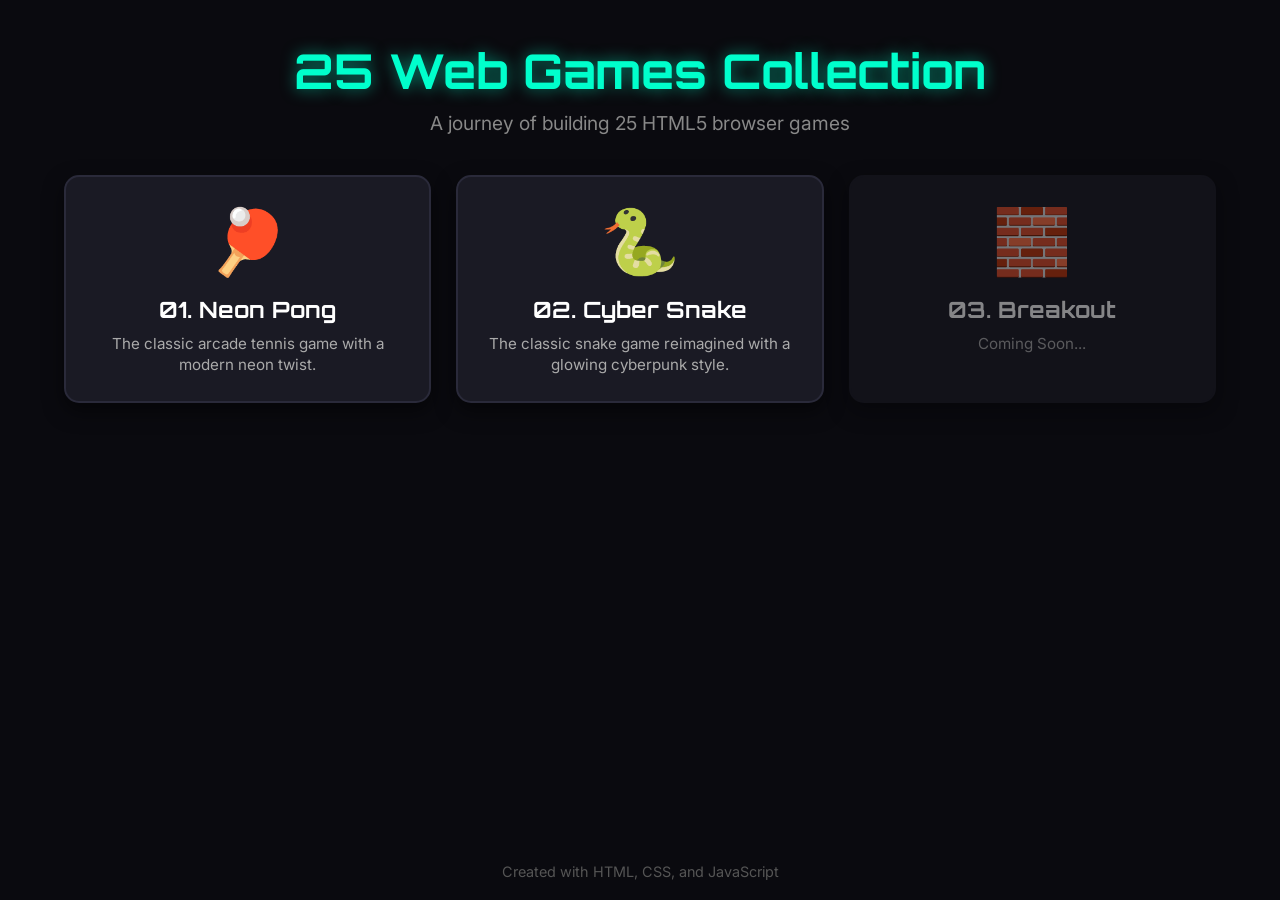
==== index.html @ 1bbb705a "Add Game 02: Cyber Snake and update Hub" ====
<!DOCTYPE html>
<html lang="en">
<head>
    <meta charset="UTF-8">
    <meta name="viewport" content="width=device-width, initial-scale=1.0">
    <title>25 Web Games Collection</title>
    <link rel="stylesheet" href="style.css">
    <link href="https://fonts.googleapis.com/css2?family=Orbitron:wght@400;700&family=Inter:wght@400;600&display=swap" rel="stylesheet">
</head>
<body>
    <header>
        <h1>25 Web Games Collection</h1>
        <p>A journey of building 25 HTML5 browser games</p>
    </header>

    <main class="games-grid">
        <!-- Game 1: Pong -->
        <a href="01_pong/index.html" class="game-card">
            <div class="game-icon">🏓</div>
            <h2>01. Neon Pong</h2>
            <p>The classic arcade tennis game with a modern neon twist.</p>
        </a>

        <!-- Game 2: Snake -->
        <a href="02_snake/index.html" class="game-card">
            <div class="game-icon">🐍</div>
            <h2>02. Cyber Snake</h2>
            <p>The classic snake game reimagined with a glowing cyberpunk style.</p>
        </a>
        
        <!-- Placeholder for Breakout -->
        <div class="game-card locked">
            <div class="game-icon">🧱</div>
            <h2>03. Breakout</h2>
            <p>Coming Soon...</p>
        </div>
    </main>

    <footer>
        <p>Created with HTML, CSS, and JavaScript</p>
    </footer>
</body>
</html>
---- style.css ----
* {
    margin: 0;
    padding: 0;
    box-sizing: border-box;
}

body {
    background-color: #0a0a0f;
    color: #e0e0e0;
    font-family: 'Inter', sans-serif;
    min-height: 100vh;
    display: flex;
    flex-direction: column;
    align-items: center;
}

header {
    text-align: center;
    margin: 40px 0;
}

header h1 {
    font-family: 'Orbitron', sans-serif;
    font-size: 3rem;
    color: #00ffcc;
    text-shadow: 0 0 15px rgba(0, 255, 204, 0.5);
    margin-bottom: 10px;
}

header p {
    font-size: 1.2rem;
    color: #888;
}

.games-grid {
    display: grid;
    grid-template-columns: repeat(auto-fit, minmax(280px, 1fr));
    gap: 25px;
    width: 90%;
    max-width: 1200px;
    margin-bottom: 50px;
}

.game-card {
    background: #1a1a24;
    border: 2px solid #2a2a3a;
    border-radius: 15px;
    padding: 25px;
    text-align: center;
    text-decoration: none;
    color: inherit;
    transition: all 0.3s ease;
    cursor: pointer;
    box-shadow: 0 8px 20px rgba(0,0,0,0.5);
}

.game-card:hover {
    transform: translateY(-5px);
    border-color: #00ffcc;
    box-shadow: 0 10px 25px rgba(0, 255, 204, 0.2);
}

.game-card.locked {
    opacity: 0.5;
    cursor: not-allowed;
    border-color: #1a1a24;
}

.game-card.locked:hover {
    transform: none;
    border-color: #1a1a24;
    box-shadow: 0 8px 20px rgba(0,0,0,0.5);
}

.game-icon {
    font-size: 4rem;
    margin-bottom: 15px;
}

.game-card h2 {
    font-family: 'Orbitron', sans-serif;
    font-size: 1.4rem;
    margin-bottom: 10px;
    color: #fff;
}

.game-card p {
    font-size: 0.95rem;
    color: #aaa;
    line-height: 1.4;
}

footer {
    margin-top: auto;
    padding: 20px;
    color: #555;
    font-size: 0.9rem;
}
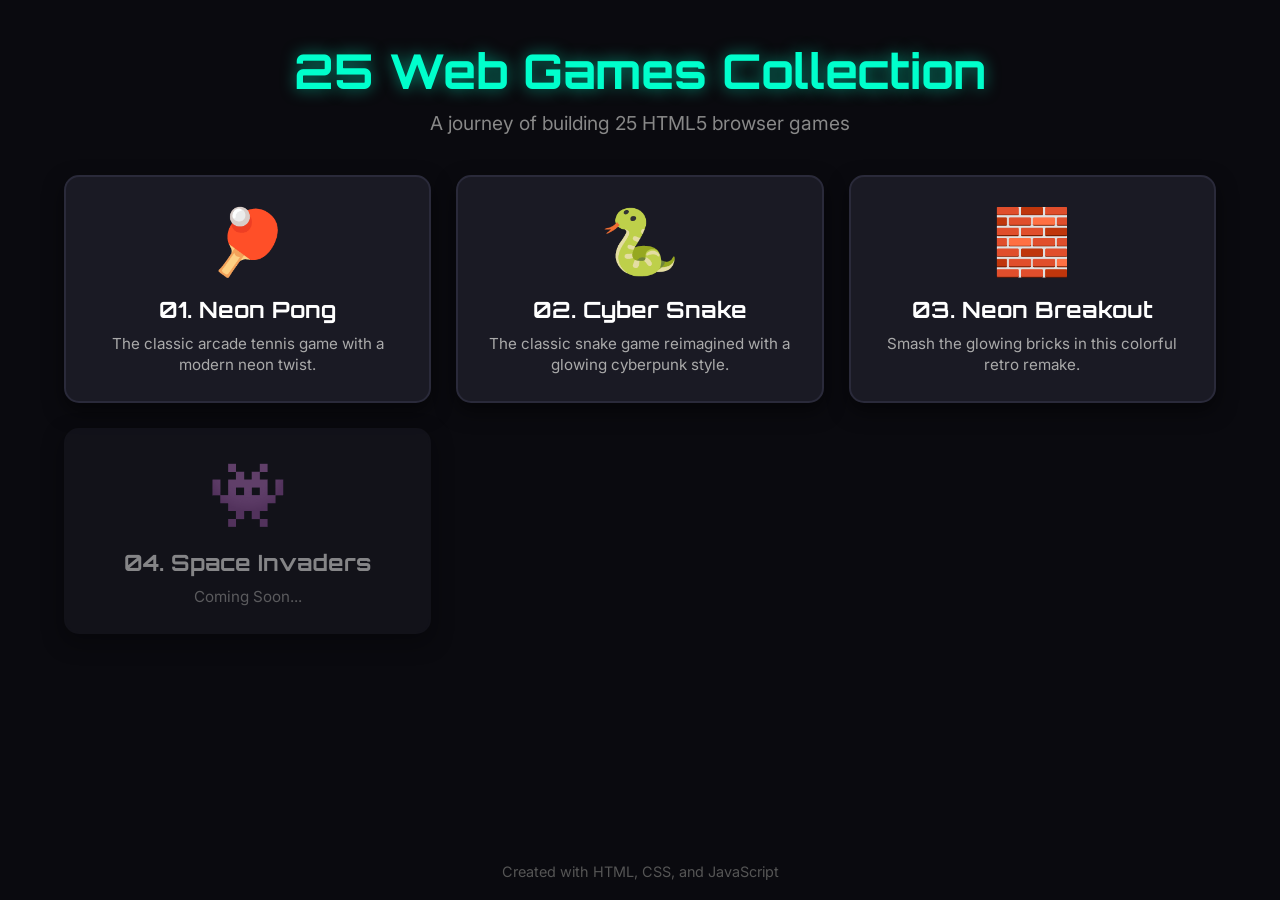
==== commit c7c7343c: "Add Game 03: Breakout and update Hub" ====
--- a/index.html
+++ b/index.html
@@ -28,10 +28,17 @@
             <p>The classic snake game reimagined with a glowing cyberpunk style.</p>
         </a>
         
-        <!-- Placeholder for Breakout -->
+        <!-- Game 3: Breakout -->
+        <a href="03_breakout/index.html" class="game-card">
+            <div class="game-icon">🧱</div>
+            <h2>03. Neon Breakout</h2>
+            <p>Smash the glowing bricks in this colorful retro remake.</p>
+        </a>
+
+        <!-- Placeholder for Space Invaders -->
         <div class="game-card locked">
-            <div class="game-icon">🧱</div>
-            <h2>03. Breakout</h2>
+            <div class="game-icon">👾</div>
+            <h2>04. Space Invaders</h2>
             <p>Coming Soon...</p>
         </div>
     </main>
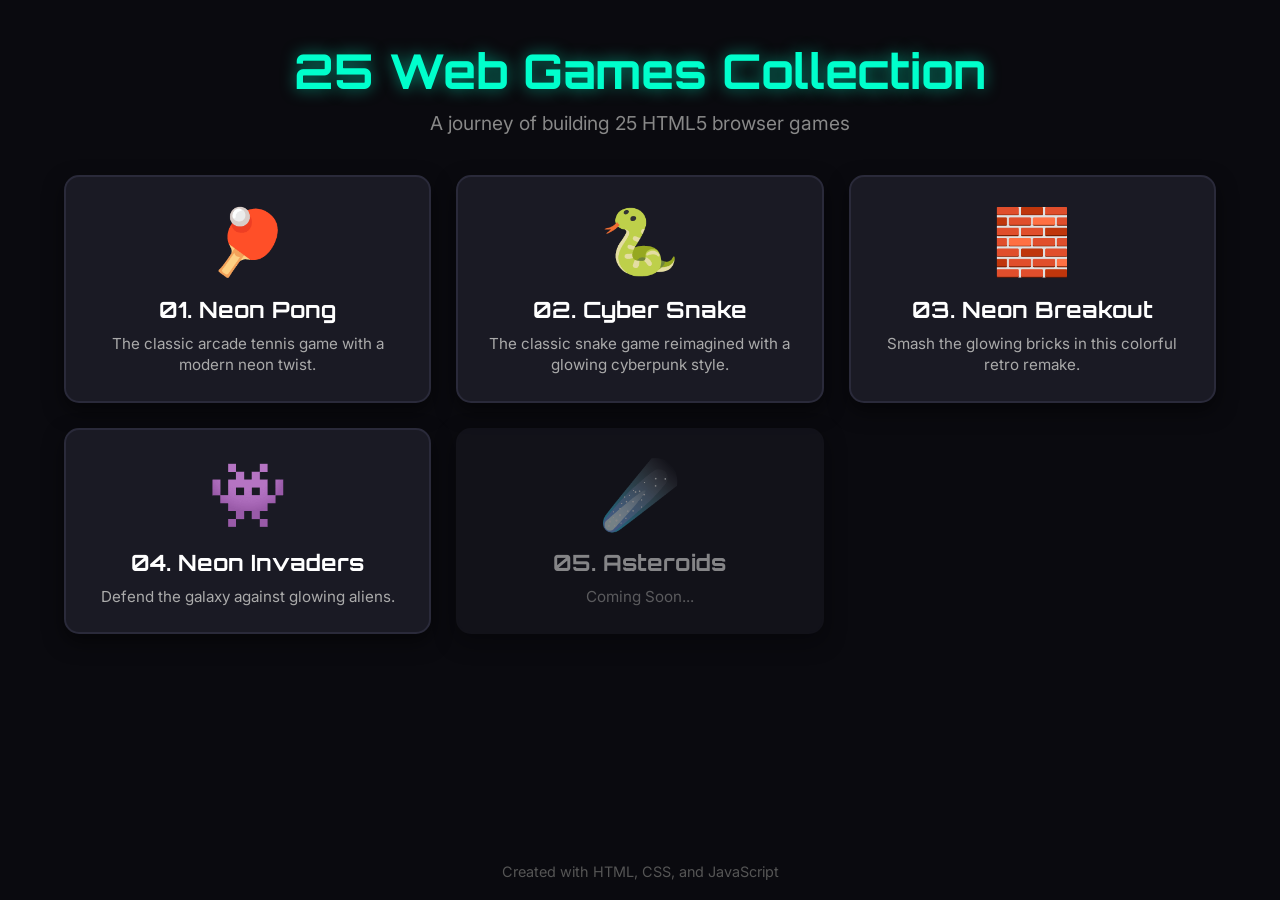
==== commit 91171088: "Add Game 04: Space Invaders and update Hub" ====
--- a/index.html
+++ b/index.html
@@ -35,10 +35,17 @@
             <p>Smash the glowing bricks in this colorful retro remake.</p>
         </a>
 
-        <!-- Placeholder for Space Invaders -->
+        <!-- Game 4: Space Invaders -->
+        <a href="04_space_invaders/index.html" class="game-card">
+            <div class="game-icon">👾</div>
+            <h2>04. Neon Invaders</h2>
+            <p>Defend the galaxy against glowing aliens.</p>
+        </a>
+        
+        <!-- Placeholder for Asteroids -->
         <div class="game-card locked">
-            <div class="game-icon">👾</div>
-            <h2>04. Space Invaders</h2>
+            <div class="game-icon">☄️</div>
+            <h2>05. Asteroids</h2>
             <p>Coming Soon...</p>
         </div>
     </main>
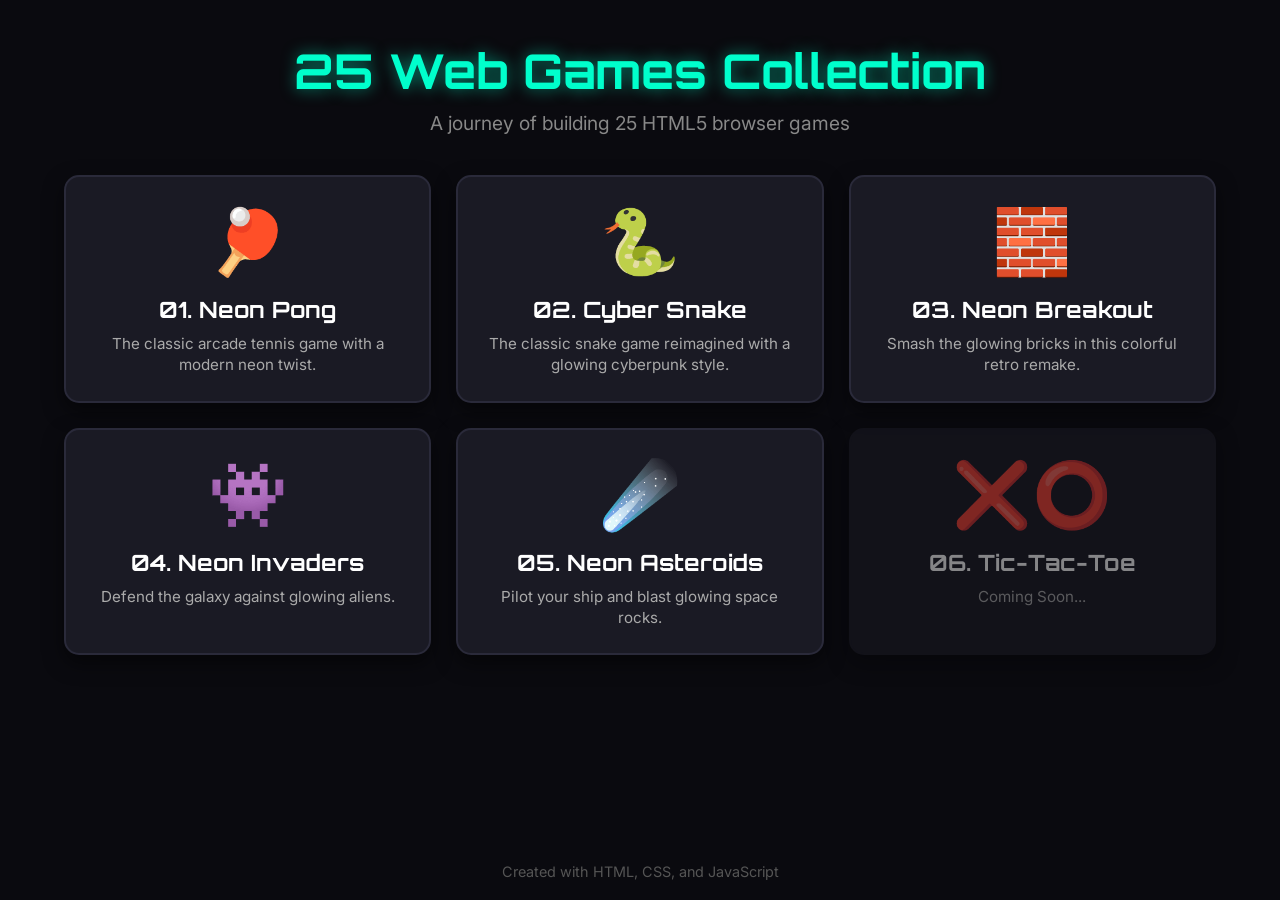
==== commit 26edce1b: "Add Game 05: Asteroids and update Hub" ====
--- a/index.html
+++ b/index.html
@@ -42,10 +42,17 @@
             <p>Defend the galaxy against glowing aliens.</p>
         </a>
         
-        <!-- Placeholder for Asteroids -->
+        <!-- Game 5: Asteroids -->
+        <a href="05_asteroids/index.html" class="game-card">
+            <div class="game-icon">☄️</div>
+            <h2>05. Neon Asteroids</h2>
+            <p>Pilot your ship and blast glowing space rocks.</p>
+        </a>
+
+        <!-- Placeholder for Tic Tac Toe -->
         <div class="game-card locked">
-            <div class="game-icon">☄️</div>
-            <h2>05. Asteroids</h2>
+            <div class="game-icon">❌⭕</div>
+            <h2>06. Tic-Tac-Toe</h2>
             <p>Coming Soon...</p>
         </div>
     </main>
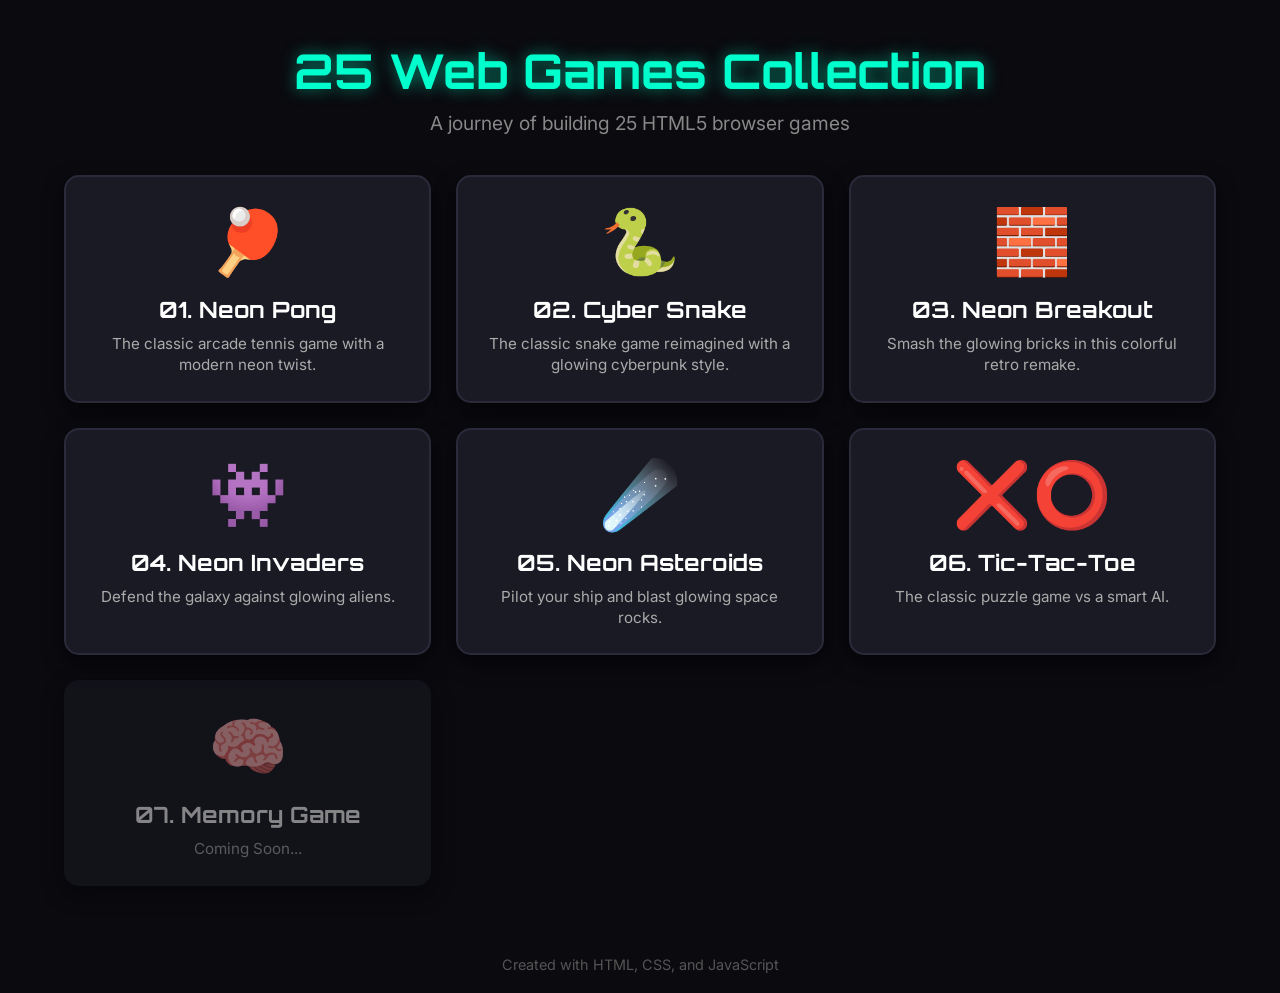
==== commit d4be4bf7: "Add Game 06: Tic-Tac-Toe and update Hub" ====
--- a/index.html
+++ b/index.html
@@ -49,10 +49,17 @@
             <p>Pilot your ship and blast glowing space rocks.</p>
         </a>
 
-        <!-- Placeholder for Tic Tac Toe -->
-        <div class="game-card locked">
+        <!-- Game 6: Tic-Tac-Toe -->
+        <a href="06_tictactoe/index.html" class="game-card">
             <div class="game-icon">❌⭕</div>
             <h2>06. Tic-Tac-Toe</h2>
+            <p>The classic puzzle game vs a smart AI.</p>
+        </a>
+        
+        <!-- Placeholder for Memory Game -->
+        <div class="game-card locked">
+            <div class="game-icon">🧠</div>
+            <h2>07. Memory Game</h2>
             <p>Coming Soon...</p>
         </div>
     </main>
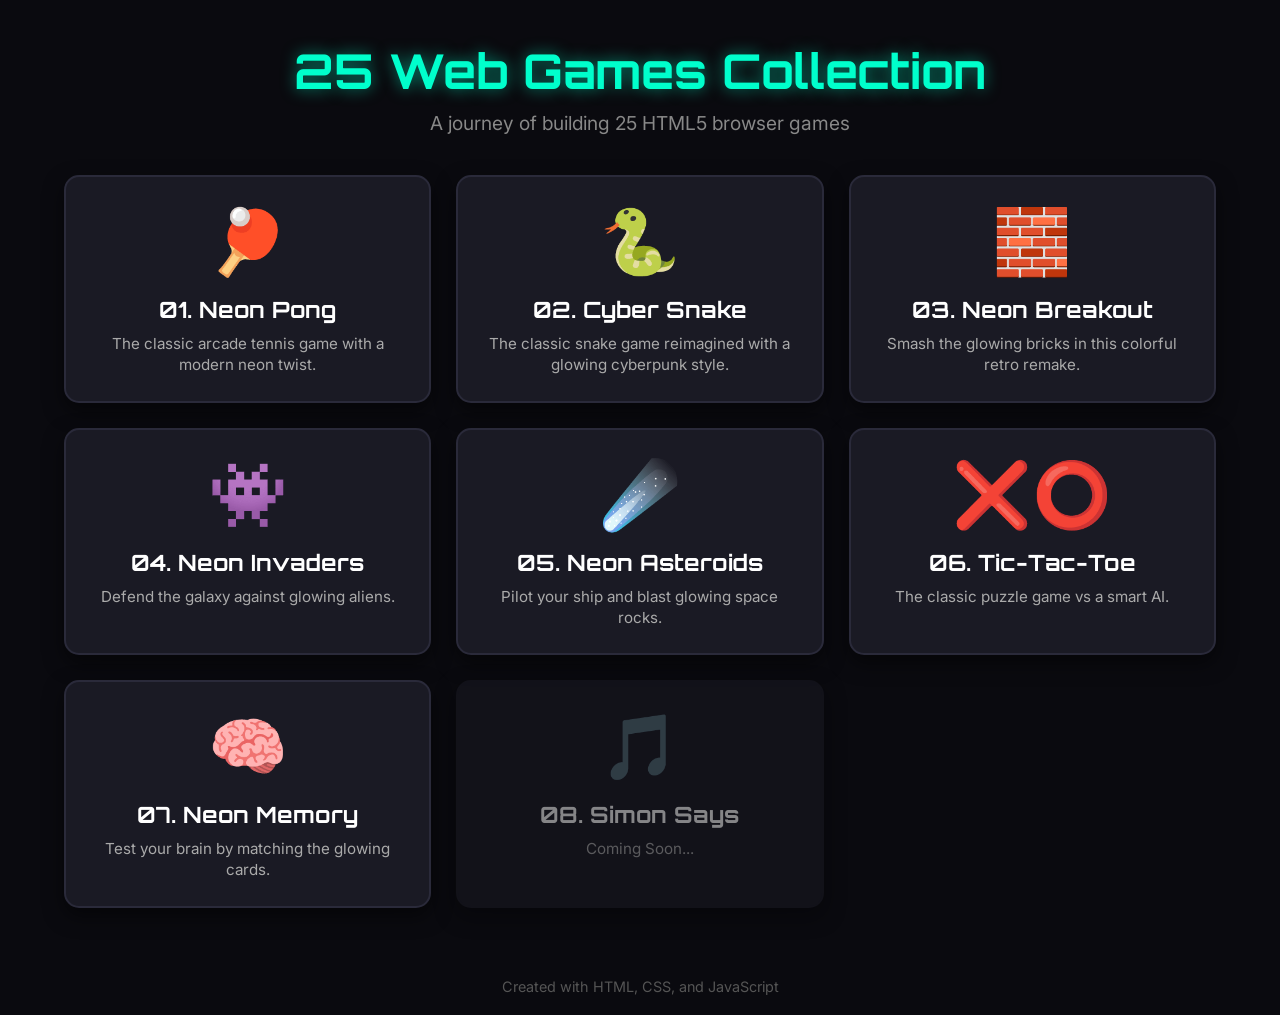
==== commit 86b7a48d: "Add Game 07: Memory Game and update Hub" ====
--- a/index.html
+++ b/index.html
@@ -56,10 +56,17 @@
             <p>The classic puzzle game vs a smart AI.</p>
         </a>
         
-        <!-- Placeholder for Memory Game -->
+        <!-- Game 7: Memory Game -->
+        <a href="07_memory/index.html" class="game-card">
+            <div class="game-icon">🧠</div>
+            <h2>07. Neon Memory</h2>
+            <p>Test your brain by matching the glowing cards.</p>
+        </a>
+
+        <!-- Placeholder for Simon Says -->
         <div class="game-card locked">
-            <div class="game-icon">🧠</div>
-            <h2>07. Memory Game</h2>
+            <div class="game-icon">🎵</div>
+            <h2>08. Simon Says</h2>
             <p>Coming Soon...</p>
         </div>
     </main>
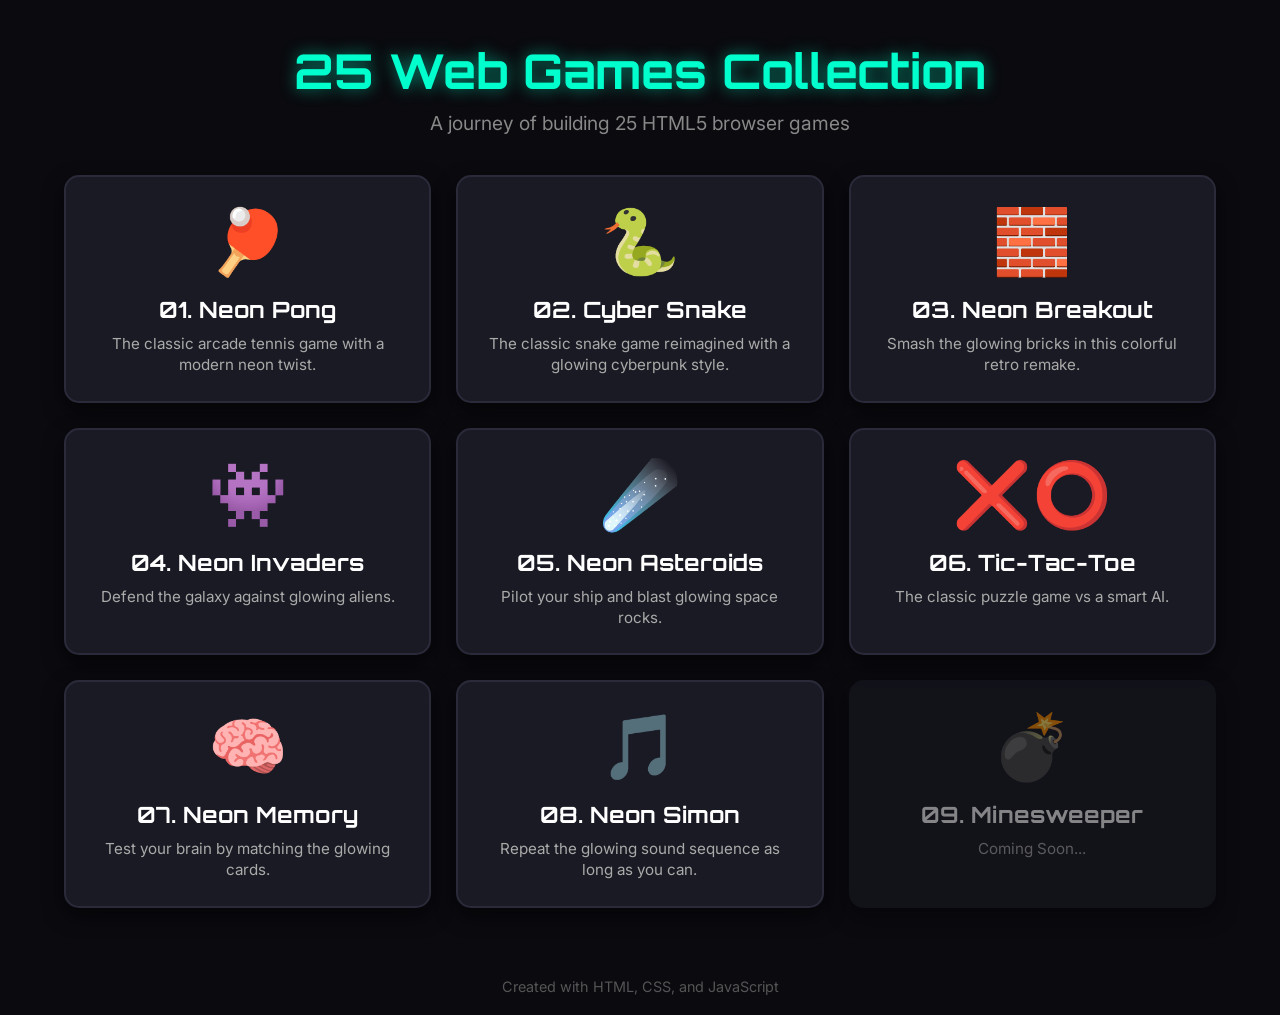
==== commit c9779785: "Add Game 08: Simon Says and update Hub" ====
--- a/index.html
+++ b/index.html
@@ -63,10 +63,17 @@
             <p>Test your brain by matching the glowing cards.</p>
         </a>
 
-        <!-- Placeholder for Simon Says -->
+        <!-- Game 8: Simon Says -->
+        <a href="08_simon/index.html" class="game-card">
+            <div class="game-icon">🎵</div>
+            <h2>08. Neon Simon</h2>
+            <p>Repeat the glowing sound sequence as long as you can.</p>
+        </a>
+
+        <!-- Placeholder for Minesweeper -->
         <div class="game-card locked">
-            <div class="game-icon">🎵</div>
-            <h2>08. Simon Says</h2>
+            <div class="game-icon">💣</div>
+            <h2>09. Minesweeper</h2>
             <p>Coming Soon...</p>
         </div>
     </main>
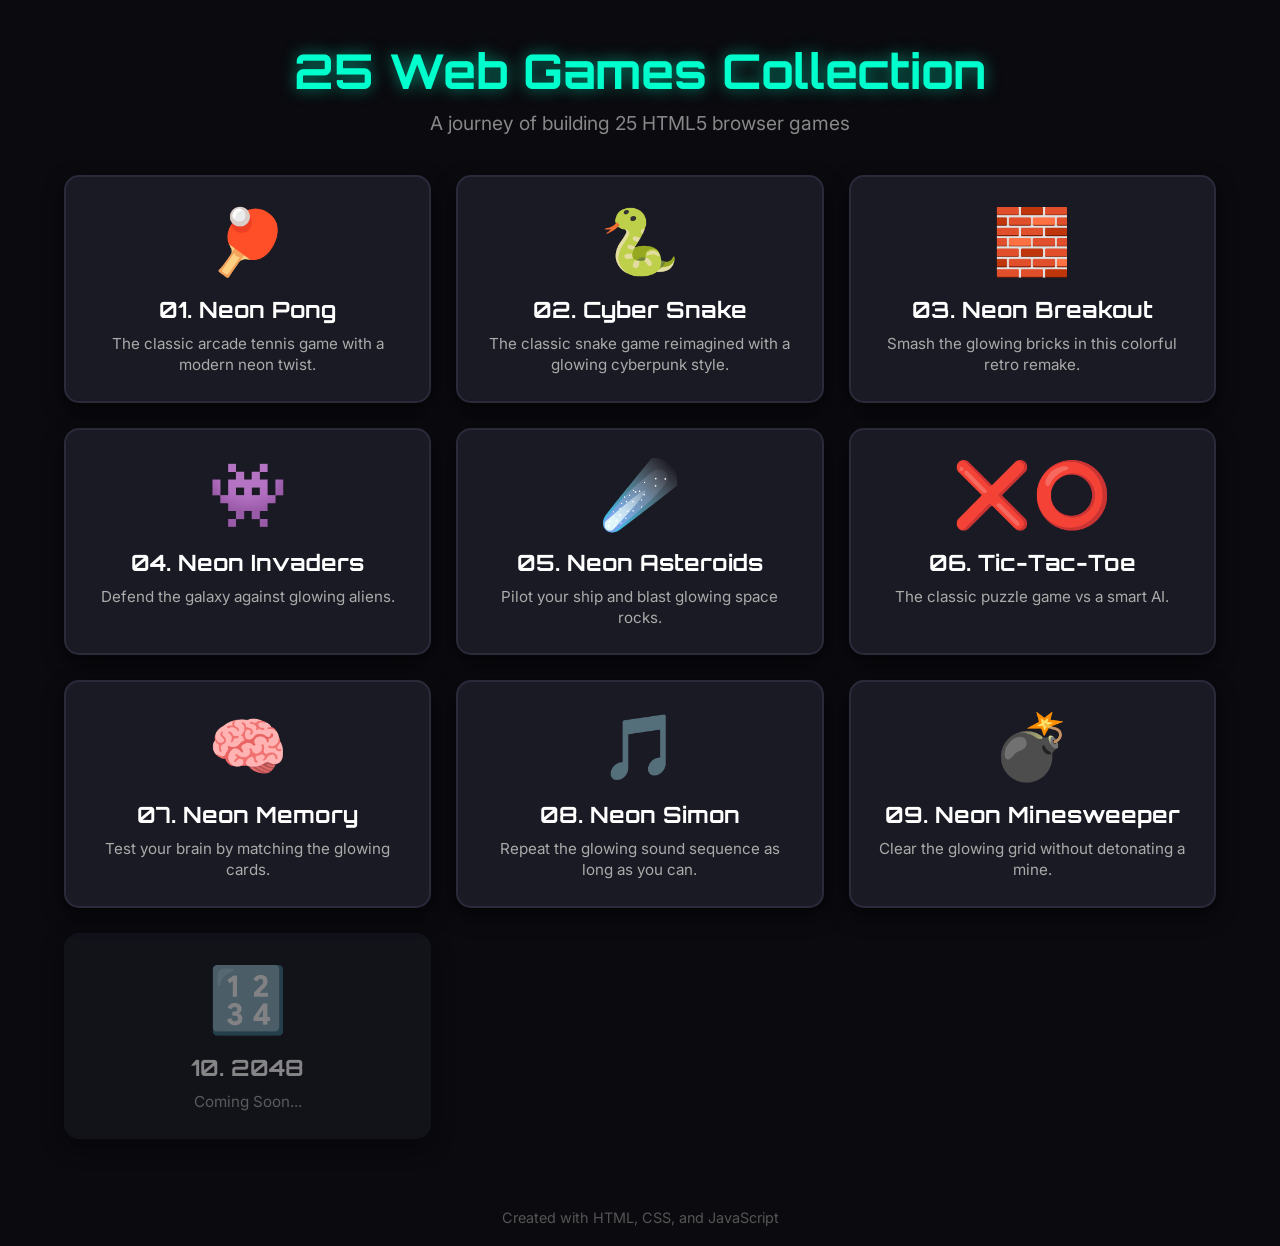
==== commit bad021ed: "Add Game 09: Minesweeper and update Hub" ====
--- a/index.html
+++ b/index.html
@@ -70,10 +70,17 @@
             <p>Repeat the glowing sound sequence as long as you can.</p>
         </a>
 
-        <!-- Placeholder for Minesweeper -->
+        <!-- Game 9: Minesweeper -->
+        <a href="09_minesweeper/index.html" class="game-card">
+            <div class="game-icon">💣</div>
+            <h2>09. Neon Minesweeper</h2>
+            <p>Clear the glowing grid without detonating a mine.</p>
+        </a>
+
+        <!-- Placeholder for 2048 -->
         <div class="game-card locked">
-            <div class="game-icon">💣</div>
-            <h2>09. Minesweeper</h2>
+            <div class="game-icon">🔢</div>
+            <h2>10. 2048</h2>
             <p>Coming Soon...</p>
         </div>
     </main>
